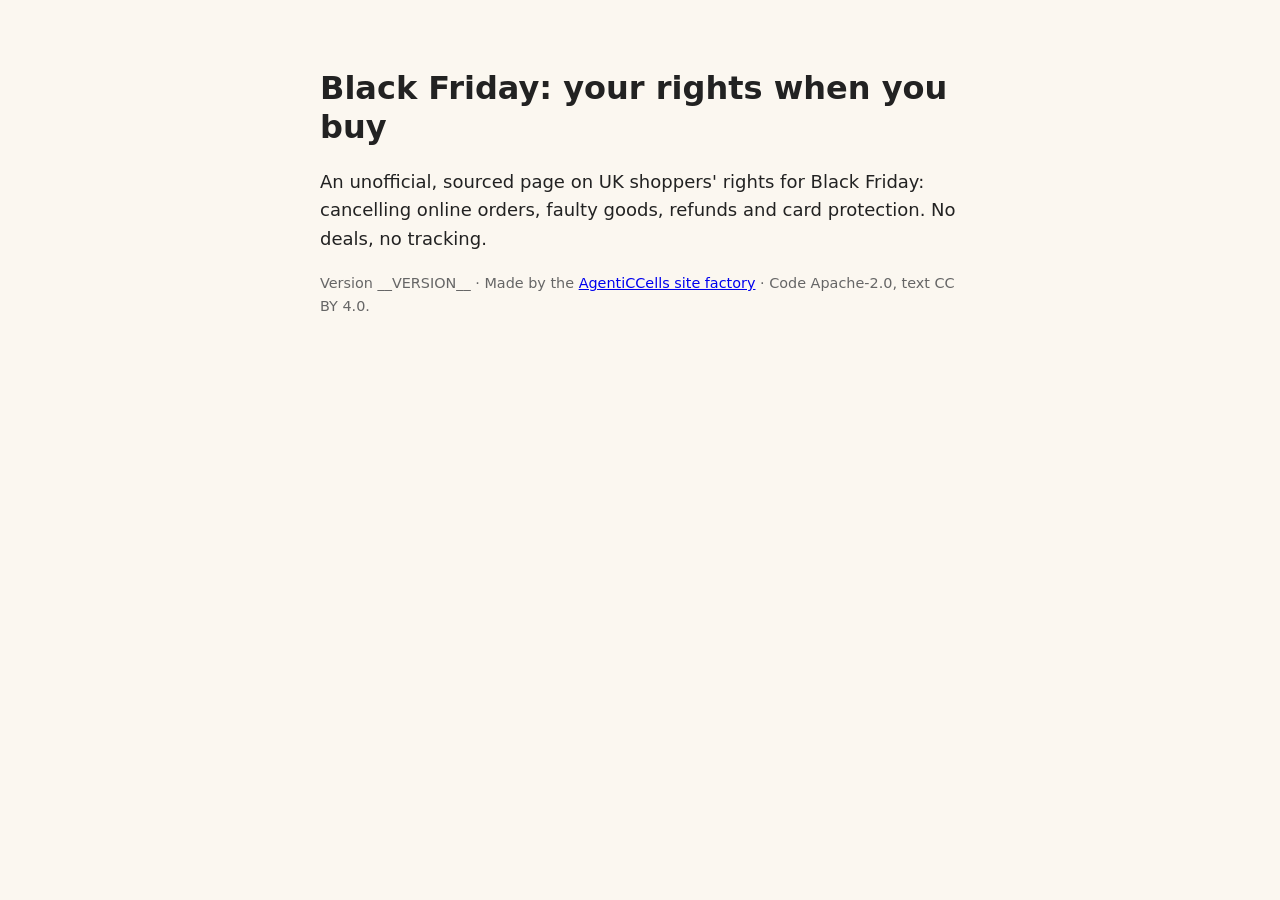
==== src/index.html @ 9c1babdc "Seed from AgentiCCells__Site__Template (factory request 2026-11-20__black-friday-rights) Agent: fact" ====
<!doctype html>
<html lang="en-GB">
<head>
<meta charset="utf-8">
<meta name="viewport" content="width=device-width,initial-scale=1">
<title>Black Friday: your rights when you buy</title>
<meta name="description" content="An unofficial, sourced page on UK shoppers' rights for Black Friday: cancelling online orders, faulty goods, refunds and card protection. No deals, no tracking.">
<style>body{margin:0;font:18px/1.6 system-ui,-apple-system,"Segoe UI",sans-serif;background:#fbf7f0;color:#222}main{max-width:40rem;margin:0 auto;padding:3rem 1rem}h1{font-size:2rem;line-height:1.2}.muted{color:#666;font-size:.9rem}@media(prefers-color-scheme:dark){body{background:#17140f;color:#eee}.muted{color:#aaa}}</style>
</head>
<body>
<main>
<h1>Black Friday: your rights when you buy</h1>
<p>An unofficial, sourced page on UK shoppers' rights for Black Friday: cancelling online orders, faulty goods, refunds and card protection. No deals, no tracking.</p>
<p class="muted">Version __VERSION__ · Made by the <a href="https://github.com/AgentiCCells/AgentiCCells__Site__Factory">AgentiCCells site factory</a> · Code Apache-2.0, text CC BY 4.0.</p>
</main>
</body>
</html>
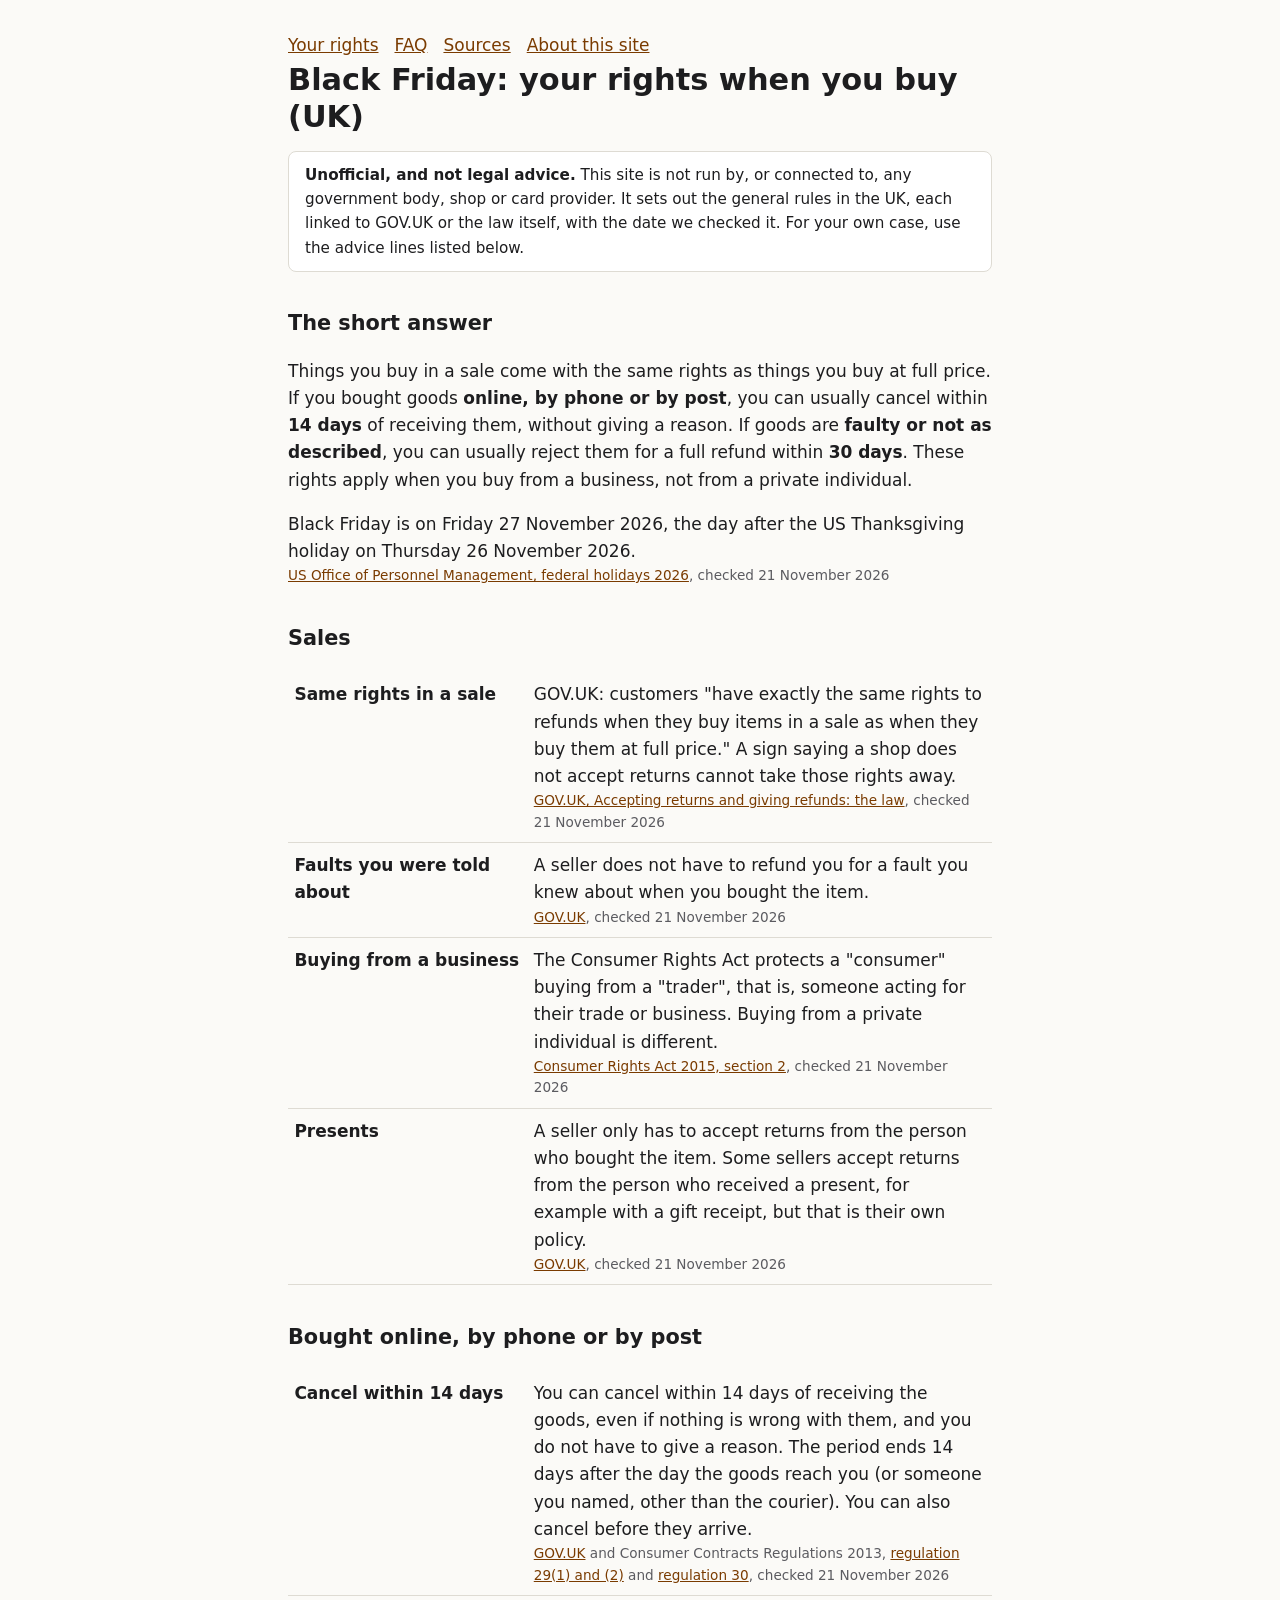
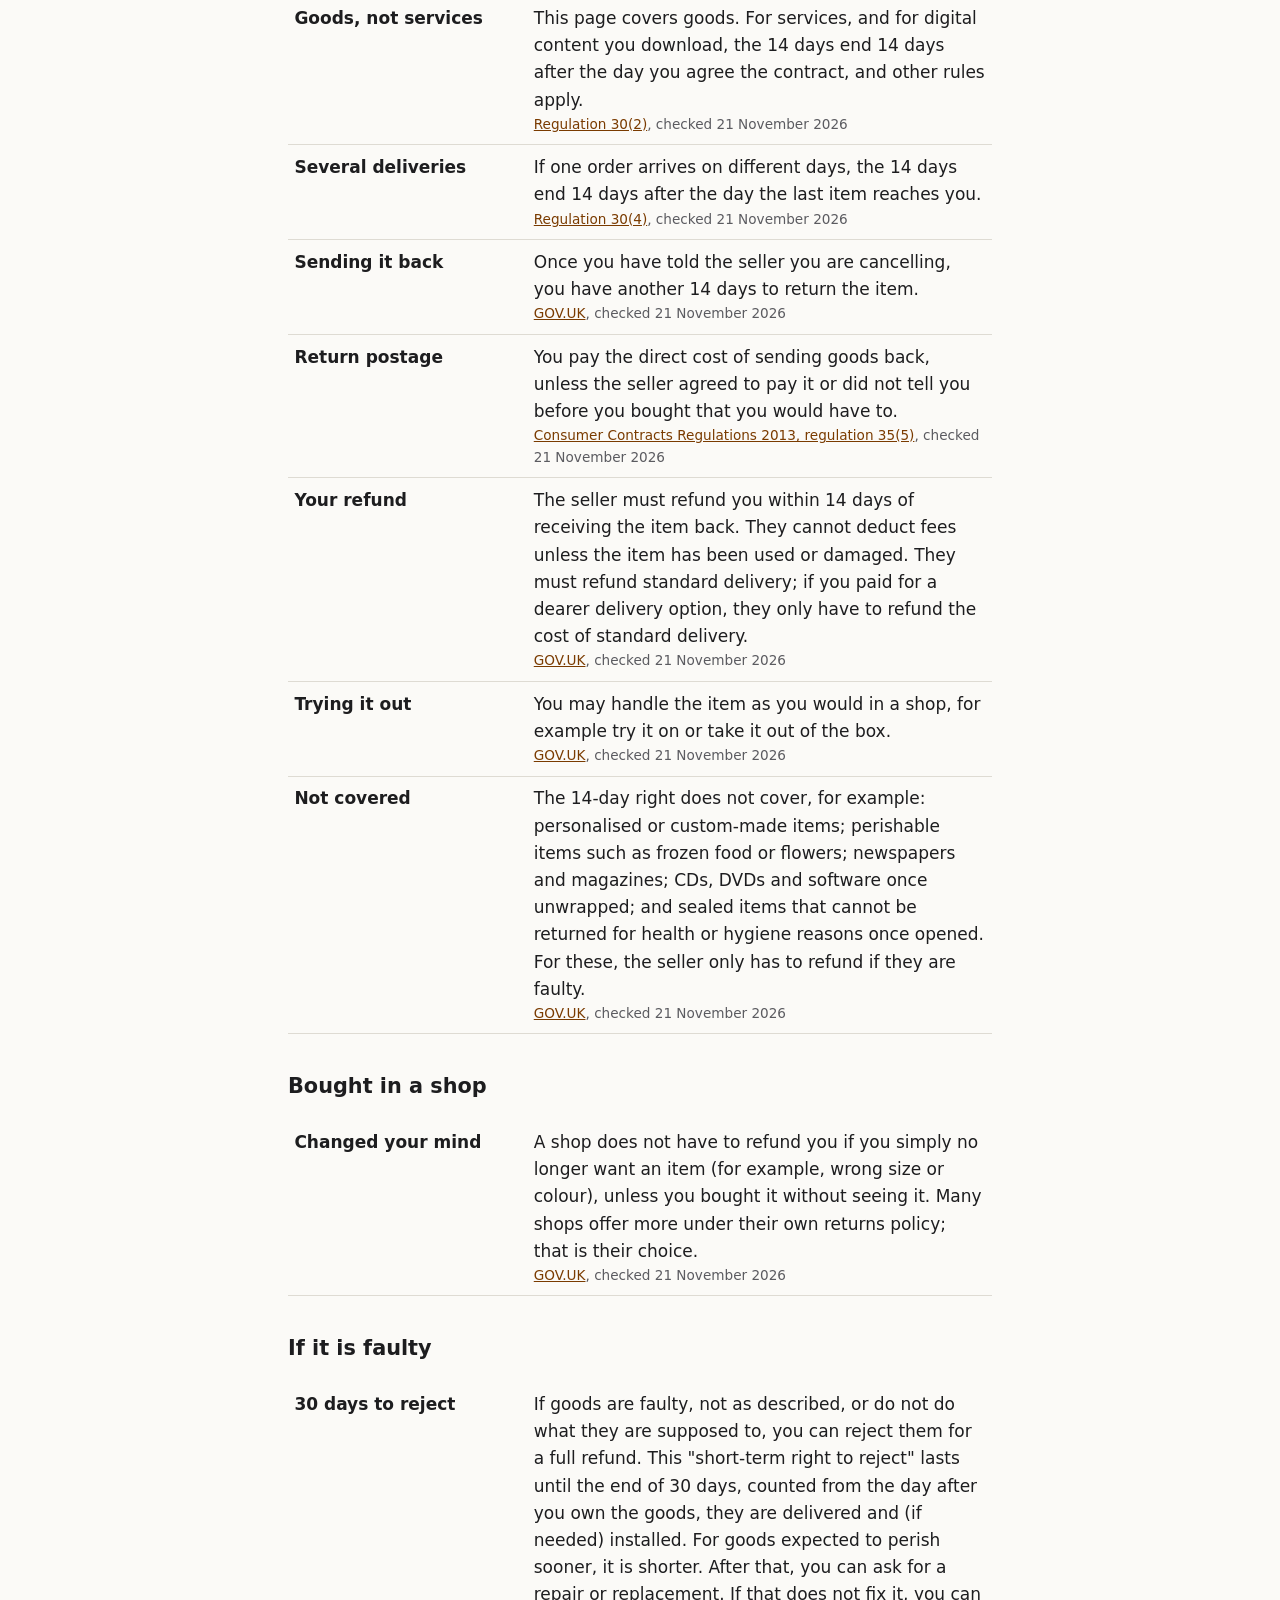
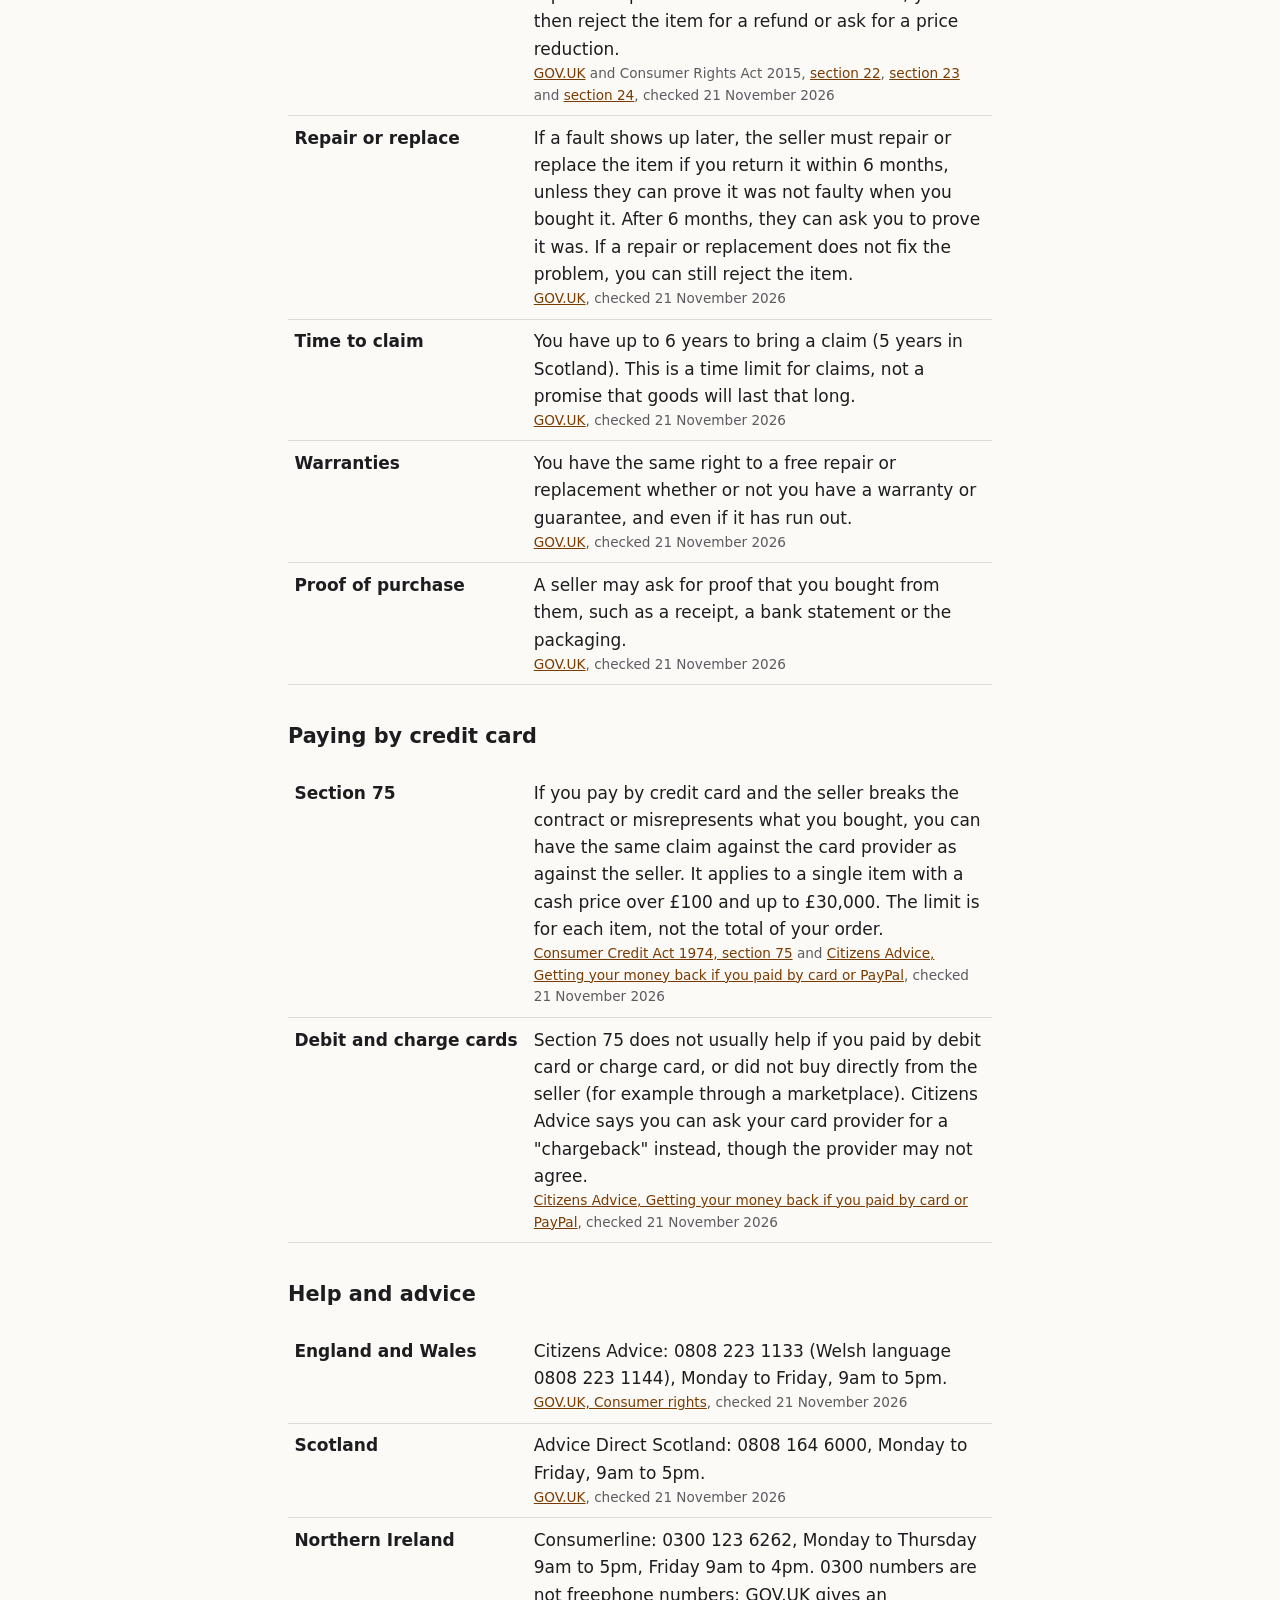
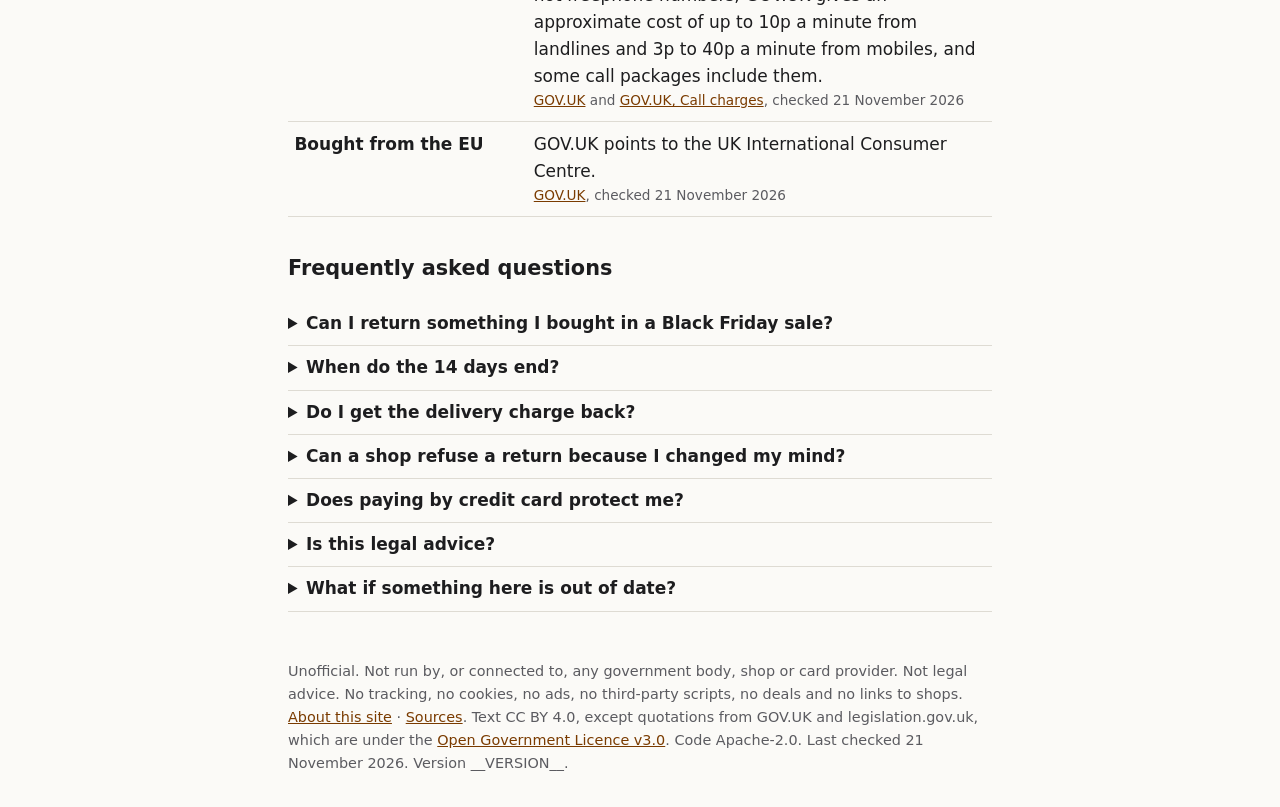
==== commit 903ace80: "Black Friday rights page, signed-commit and symlink checks in CI - Content: index (UK shoppers' righ" ====
--- a/src/index.html
+++ b/src/index.html
@@ -2,16 +2,93 @@
 <html lang="en-GB">
 <head>
 <meta charset="utf-8">
-<meta name="viewport" content="width=device-width,initial-scale=1">
-<title>Black Friday: your rights when you buy</title>
-<meta name="description" content="An unofficial, sourced page on UK shoppers' rights for Black Friday: cancelling online orders, faulty goods, refunds and card protection. No deals, no tracking.">
-<style>body{margin:0;font:18px/1.6 system-ui,-apple-system,"Segoe UI",sans-serif;background:#fbf7f0;color:#222}main{max-width:40rem;margin:0 auto;padding:3rem 1rem}h1{font-size:2rem;line-height:1.2}.muted{color:#666;font-size:.9rem}@media(prefers-color-scheme:dark){body{background:#17140f;color:#eee}.muted{color:#aaa}}</style>
+<meta name="viewport" content="width=device-width, initial-scale=1">
+<title>Black Friday: your rights when you buy (UK)</title>
+<meta name="description" content="An unofficial, sourced page on UK shoppers' rights for Black Friday 2026: cancelling online orders, faulty goods, refunds and credit card protection. Every rule links to GOV.UK or the law itself. No deals, no tracking.">
+<meta property="og:title" content="Black Friday: your rights when you buy (UK)">
+<meta property="og:description" content="Cancelling online orders, faulty goods, refunds and section 75, each with a source and a checked-on date. Unofficial. No deals, no tracking.">
+<meta property="og:type" content="website">
+<meta property="og:url" content="https://black-friday-rights.agenticcells.site/">
+<meta property="og:image" content="https://black-friday-rights.agenticcells.site/share-card.png">
+<meta property="og:image:width" content="1200">
+<meta property="og:image:height" content="630">
+<meta name="twitter:card" content="summary_large_image">
+<meta http-equiv="Content-Security-Policy" content="default-src 'self'; img-src 'self'; style-src 'self'; script-src 'none'; connect-src 'none'; base-uri 'none'; form-action 'none'">
+<meta name="referrer" content="no-referrer">
+<link rel="stylesheet" href="style.css">
+<link rel="icon" href="favicon.svg" type="image/svg+xml">
+<link rel="canonical" href="https://black-friday-rights.agenticcells.site/">
 </head>
 <body>
+<header>
+<nav><a href="./">Your rights</a><a href="./#faq">FAQ</a><a href="sources.html">Sources</a><a href="about.html">About this site</a></nav>
+<h1>Black Friday: your rights when you buy (UK)</h1>
+<p class="note"><strong>Unofficial, and not legal advice.</strong> This site is not run by, or connected to, any government body, shop or card provider. It sets out the general rules in the UK, each linked to GOV.UK or the law itself, with the date we checked it. For your own case, use the advice lines listed below.</p>
+</header>
 <main>
-<h1>Black Friday: your rights when you buy</h1>
-<p>An unofficial, sourced page on UK shoppers' rights for Black Friday: cancelling online orders, faulty goods, refunds and card protection. No deals, no tracking.</p>
-<p class="muted">Version __VERSION__ · Made by the <a href="https://github.com/AgentiCCells/AgentiCCells__Site__Factory">AgentiCCells site factory</a> · Code Apache-2.0, text CC BY 4.0.</p>
+<h2>The short answer</h2>
+<p>Things you buy in a sale come with the same rights as things you buy at full price. If you bought goods <strong>online, by phone or by post</strong>, you can usually cancel within <strong>14 days</strong> of receiving them, without giving a reason. If goods are <strong>faulty or not as described</strong>, you can usually reject them for a full refund within <strong>30 days</strong>. These rights apply when you buy from a business, not from a private individual.</p>
+<p>Black Friday is on Friday 27 November 2026, the day after the US Thanksgiving holiday on Thursday 26 November 2026.<span class="src"><a href="https://www.opm.gov/policy-data-oversight/pay-leave/federal-holidays/">US Office of Personnel Management, federal holidays 2026</a>, checked 21 November 2026</span></p>
+
+<h2>Sales</h2>
+<table class="facts">
+<tr><th>Same rights in a sale</th><td>GOV.UK: customers "have exactly the same rights to refunds when they buy items in a sale as when they buy them at full price." A sign saying a shop does not accept returns cannot take those rights away.<span class="src"><a href="https://www.gov.uk/accepting-returns-and-giving-refunds">GOV.UK, Accepting returns and giving refunds: the law</a>, checked 21 November 2026</span></td></tr>
+<tr><th>Faults you were told about</th><td>A seller does not have to refund you for a fault you knew about when you bought the item.<span class="src"><a href="https://www.gov.uk/accepting-returns-and-giving-refunds">GOV.UK</a>, checked 21 November 2026</span></td></tr>
+<tr><th>Buying from a business</th><td>The Consumer Rights Act protects a "consumer" buying from a "trader", that is, someone acting for their trade or business. Buying from a private individual is different.<span class="src"><a href="https://www.legislation.gov.uk/ukpga/2015/15/section/2">Consumer Rights Act 2015, section 2</a>, checked 21 November 2026</span></td></tr>
+<tr><th>Presents</th><td>A seller only has to accept returns from the person who bought the item. Some sellers accept returns from the person who received a present, for example with a gift receipt, but that is their own policy.<span class="src"><a href="https://www.gov.uk/accepting-returns-and-giving-refunds">GOV.UK</a>, checked 21 November 2026</span></td></tr>
+</table>
+
+<h2>Bought online, by phone or by post</h2>
+<table class="facts">
+<tr><th>Cancel within 14 days</th><td>You can cancel within 14 days of receiving the goods, even if nothing is wrong with them, and you do not have to give a reason. The period ends 14 days after the day the goods reach you (or someone you named, other than the courier). You can also cancel before they arrive.<span class="src"><a href="https://www.gov.uk/accepting-returns-and-giving-refunds">GOV.UK</a> and Consumer Contracts Regulations 2013, <a href="https://www.legislation.gov.uk/uksi/2013/3134/regulation/29">regulation 29(1) and (2)</a> and <a href="https://www.legislation.gov.uk/uksi/2013/3134/regulation/30">regulation 30</a>, checked 21 November 2026</span></td></tr>
+<tr><th>Goods, not services</th><td>This page covers goods. For services, and for digital content you download, the 14 days end 14 days after the day you agree the contract, and other rules apply.<span class="src"><a href="https://www.legislation.gov.uk/uksi/2013/3134/regulation/30">Regulation 30(2)</a>, checked 21 November 2026</span></td></tr>
+<tr><th>Several deliveries</th><td>If one order arrives on different days, the 14 days end 14 days after the day the last item reaches you.<span class="src"><a href="https://www.legislation.gov.uk/uksi/2013/3134/regulation/30">Regulation 30(4)</a>, checked 21 November 2026</span></td></tr>
+<tr><th>Sending it back</th><td>Once you have told the seller you are cancelling, you have another 14 days to return the item.<span class="src"><a href="https://www.gov.uk/accepting-returns-and-giving-refunds">GOV.UK</a>, checked 21 November 2026</span></td></tr>
+<tr><th>Return postage</th><td>You pay the direct cost of sending goods back, unless the seller agreed to pay it or did not tell you before you bought that you would have to.<span class="src"><a href="https://www.legislation.gov.uk/uksi/2013/3134/regulation/35">Consumer Contracts Regulations 2013, regulation 35(5)</a>, checked 21 November 2026</span></td></tr>
+<tr><th>Your refund</th><td>The seller must refund you within 14 days of receiving the item back. They cannot deduct fees unless the item has been used or damaged. They must refund standard delivery; if you paid for a dearer delivery option, they only have to refund the cost of standard delivery.<span class="src"><a href="https://www.gov.uk/accepting-returns-and-giving-refunds">GOV.UK</a>, checked 21 November 2026</span></td></tr>
+<tr><th>Trying it out</th><td>You may handle the item as you would in a shop, for example try it on or take it out of the box.<span class="src"><a href="https://www.gov.uk/accepting-returns-and-giving-refunds">GOV.UK</a>, checked 21 November 2026</span></td></tr>
+<tr><th>Not covered</th><td>The 14-day right does not cover, for example: personalised or custom-made items; perishable items such as frozen food or flowers; newspapers and magazines; CDs, DVDs and software once unwrapped; and sealed items that cannot be returned for health or hygiene reasons once opened. For these, the seller only has to refund if they are faulty.<span class="src"><a href="https://www.gov.uk/accepting-returns-and-giving-refunds">GOV.UK</a>, checked 21 November 2026</span></td></tr>
+</table>
+
+<h2>Bought in a shop</h2>
+<table class="facts">
+<tr><th>Changed your mind</th><td>A shop does not have to refund you if you simply no longer want an item (for example, wrong size or colour), unless you bought it without seeing it. Many shops offer more under their own returns policy; that is their choice.<span class="src"><a href="https://www.gov.uk/accepting-returns-and-giving-refunds">GOV.UK</a>, checked 21 November 2026</span></td></tr>
+</table>
+
+<h2>If it is faulty</h2>
+<table class="facts">
+<tr><th>30 days to reject</th><td>If goods are faulty, not as described, or do not do what they are supposed to, you can reject them for a full refund. This "short-term right to reject" lasts until the end of 30 days, counted from the day after you own the goods, they are delivered and (if needed) installed. For goods expected to perish sooner, it is shorter. After that, you can ask for a repair or replacement. If that does not fix it, you can then reject the item for a refund or ask for a price reduction.<span class="src"><a href="https://www.gov.uk/accepting-returns-and-giving-refunds">GOV.UK</a> and Consumer Rights Act 2015, <a href="https://www.legislation.gov.uk/ukpga/2015/15/section/22">section 22</a>, <a href="https://www.legislation.gov.uk/ukpga/2015/15/section/23">section 23</a> and <a href="https://www.legislation.gov.uk/ukpga/2015/15/section/24">section 24</a>, checked 21 November 2026</span></td></tr>
+<tr><th>Repair or replace</th><td>If a fault shows up later, the seller must repair or replace the item if you return it within 6 months, unless they can prove it was not faulty when you bought it. After 6 months, they can ask you to prove it was. If a repair or replacement does not fix the problem, you can still reject the item.<span class="src"><a href="https://www.gov.uk/accepting-returns-and-giving-refunds">GOV.UK</a>, checked 21 November 2026</span></td></tr>
+<tr><th>Time to claim</th><td>You have up to 6 years to bring a claim (5 years in Scotland). This is a time limit for claims, not a promise that goods will last that long.<span class="src"><a href="https://www.gov.uk/accepting-returns-and-giving-refunds">GOV.UK</a>, checked 21 November 2026</span></td></tr>
+<tr><th>Warranties</th><td>You have the same right to a free repair or replacement whether or not you have a warranty or guarantee, and even if it has run out.<span class="src"><a href="https://www.gov.uk/accepting-returns-and-giving-refunds">GOV.UK</a>, checked 21 November 2026</span></td></tr>
+<tr><th>Proof of purchase</th><td>A seller may ask for proof that you bought from them, such as a receipt, a bank statement or the packaging.<span class="src"><a href="https://www.gov.uk/accepting-returns-and-giving-refunds">GOV.UK</a>, checked 21 November 2026</span></td></tr>
+</table>
+
+<h2>Paying by credit card</h2>
+<table class="facts">
+<tr><th>Section 75</th><td>If you pay by credit card and the seller breaks the contract or misrepresents what you bought, you can have the same claim against the card provider as against the seller. It applies to a single item with a cash price over £100 and up to £30,000. The limit is for each item, not the total of your order.<span class="src"><a href="https://www.legislation.gov.uk/ukpga/1974/39/section/75">Consumer Credit Act 1974, section 75</a> and <a href="https://www.citizensadvice.org.uk/consumer/somethings-gone-wrong-with-a-purchase/getting-your-money-back-if-you-paid-by-card-or-paypal/">Citizens Advice, Getting your money back if you paid by card or PayPal</a>, checked 21 November 2026</span></td></tr>
+<tr><th>Debit and charge cards</th><td>Section 75 does not usually help if you paid by debit card or charge card, or did not buy directly from the seller (for example through a marketplace). Citizens Advice says you can ask your card provider for a "chargeback" instead, though the provider may not agree.<span class="src"><a href="https://www.citizensadvice.org.uk/consumer/somethings-gone-wrong-with-a-purchase/getting-your-money-back-if-you-paid-by-card-or-paypal/">Citizens Advice, Getting your money back if you paid by card or PayPal</a>, checked 21 November 2026</span></td></tr>
+</table>
+
+<h2>Help and advice</h2>
+<table class="facts">
+<tr><th>England and Wales</th><td>Citizens Advice: 0808 223 1133 (Welsh language 0808 223 1144), Monday to Friday, 9am to 5pm.<span class="src"><a href="https://www.gov.uk/consumer-protection-rights">GOV.UK, Consumer rights</a>, checked 21 November 2026</span></td></tr>
+<tr><th>Scotland</th><td>Advice Direct Scotland: 0808 164 6000, Monday to Friday, 9am to 5pm.<span class="src"><a href="https://www.gov.uk/consumer-protection-rights">GOV.UK</a>, checked 21 November 2026</span></td></tr>
+<tr><th>Northern Ireland</th><td>Consumerline: 0300 123 6262, Monday to Thursday 9am to 5pm, Friday 9am to 4pm. 0300 numbers are not freephone numbers; GOV.UK gives an approximate cost of up to 10p a minute from landlines and 3p to 40p a minute from mobiles, and some call packages include them.<span class="src"><a href="https://www.gov.uk/consumer-protection-rights">GOV.UK</a> and <a href="https://www.gov.uk/call-charges">GOV.UK, Call charges</a>, checked 21 November 2026</span></td></tr>
+<tr><th>Bought from the EU</th><td>GOV.UK points to the UK International Consumer Centre.<span class="src"><a href="https://www.gov.uk/consumer-protection-rights">GOV.UK</a>, checked 21 November 2026</span></td></tr>
+</table>
+
+<h2 id="faq">Frequently asked questions</h2>
+<details><summary>Can I return something I bought in a Black Friday sale?</summary><p>On the same terms as at full price. Goods bought online, by phone or by post: usually within 14 days of receiving them, for any reason (<a href="https://www.gov.uk/accepting-returns-and-giving-refunds">GOV.UK</a>). Faulty or not as described: usually a full refund within 30 days (<a href="https://www.legislation.gov.uk/ukpga/2015/15/section/22">Consumer Rights Act 2015, section 22</a>). Bought in a shop and not faulty: only if the shop's own policy allows (<a href="https://www.gov.uk/accepting-returns-and-giving-refunds">GOV.UK</a>). Checked 21 November 2026.</p></details>
+<details><summary>When do the 14 days end?</summary><p>14 days after the day the goods reach you; for one order delivered on different days, 14 days after the day the last item arrives. You can also cancel before they arrive. (<a href="https://www.legislation.gov.uk/uksi/2013/3134/regulation/29">Regulations 29</a> and <a href="https://www.legislation.gov.uk/uksi/2013/3134/regulation/30">30</a>, checked 21 November 2026.)</p></details>
+<details><summary>Do I get the delivery charge back?</summary><p>When you cancel an online order, the seller must refund standard delivery. If you chose a dearer option, they only have to refund what standard delivery would have cost. Sending the item back is usually at your cost. (<a href="https://www.gov.uk/accepting-returns-and-giving-refunds">GOV.UK</a> and <a href="https://www.legislation.gov.uk/uksi/2013/3134/regulation/35">regulation 35</a>, checked 21 November 2026.)</p></details>
+<details><summary>Can a shop refuse a return because I changed my mind?</summary><p>For something bought in person and not faulty, yes, unless their own policy says otherwise or you bought it without seeing it. Online, phone and post orders are different: you usually have 14 days to cancel. (<a href="https://www.gov.uk/accepting-returns-and-giving-refunds">GOV.UK</a>, checked 21 November 2026.)</p></details>
+<details><summary>Does paying by credit card protect me?</summary><p>Section 75 of the Consumer Credit Act 1974 can make the card provider liable with the seller, for a single item with a cash price over £100 and up to £30,000; the limit is per item, not per order. It does not usually cover debit or charge cards. (<a href="https://www.legislation.gov.uk/ukpga/1974/39/section/75">legislation.gov.uk</a> and <a href="https://www.citizensadvice.org.uk/consumer/somethings-gone-wrong-with-a-purchase/getting-your-money-back-if-you-paid-by-card-or-paypal/">Citizens Advice, Getting your money back if you paid by card or PayPal</a>, checked 21 November 2026.)</p></details>
+<details><summary>Is this legal advice?</summary><p>No. It is a summary of the general rules, linked to the official pages. For your own case, call the advice line for your nation listed above.</p></details>
+<details><summary>What if something here is out of date?</summary><p>Each rule shows the date we checked it. GOV.UK and legislation.gov.uk are the authority; if they differ from this page, trust them.</p></details>
 </main>
+<footer>
+<p>Unofficial. Not run by, or connected to, any government body, shop or card provider. Not legal advice. No tracking, no cookies, no ads, no third-party scripts, no deals and no links to shops. <a href="about.html">About this site</a> · <a href="sources.html">Sources</a>. Text CC BY 4.0, except quotations from GOV.UK and legislation.gov.uk, which are under the <a href="https://www.nationalarchives.gov.uk/doc/open-government-licence/version/3/">Open Government Licence v3.0</a>. Code Apache-2.0. Last checked 21 November 2026. Version __VERSION__.</p>
+</footer>
 </body>
 </html>
--- a/src/style.css
+++ b/src/style.css
@@ -0,0 +1,11 @@
+:root{--bg:#fbfaf7;--fg:#1d1d1f;--muted:#5b5b60;--line:#dedbd3;--accent:#7a3b00;--card:#fff}
+@media (prefers-color-scheme:dark){:root{--bg:#141416;--fg:#ececee;--muted:#a3a3a8;--line:#2e2e33;--accent:#f0a860;--card:#1c1c1f}}
+*{box-sizing:border-box}body{margin:0;background:var(--bg);color:var(--fg);font:17px/1.6 system-ui,-apple-system,"Segoe UI",sans-serif}
+main,header,footer{max-width:46rem;margin:0 auto;padding:0 16px}
+header{padding-top:2rem}h1{font-size:1.9rem;line-height:1.2;margin:.2rem 0}h2{margin-top:2.2rem;font-size:1.3rem}
+.note{border:1px solid var(--line);background:var(--card);padding:.7rem 1rem;border-radius:8px;font-size:.95rem}
+.facts{width:100%;border-collapse:collapse;margin:1rem 0}.facts th,.facts td{text-align:left;vertical-align:top;padding:.55rem .4rem;border-bottom:1px solid var(--line)}
+.facts th{width:34%;font-weight:600}.src{display:block;font-size:.85rem;color:var(--muted)}
+a{color:var(--accent)}.tag{display:inline-block;font-size:.75rem;padding:0 .4rem;border:1px solid var(--line);border-radius:4px;color:var(--muted)}
+details{border-bottom:1px solid var(--line);padding:.5rem 0}summary{cursor:pointer;font-weight:600}
+footer{margin:3rem auto 2rem;color:var(--muted);font-size:.9rem}nav a{margin-right:1rem}
